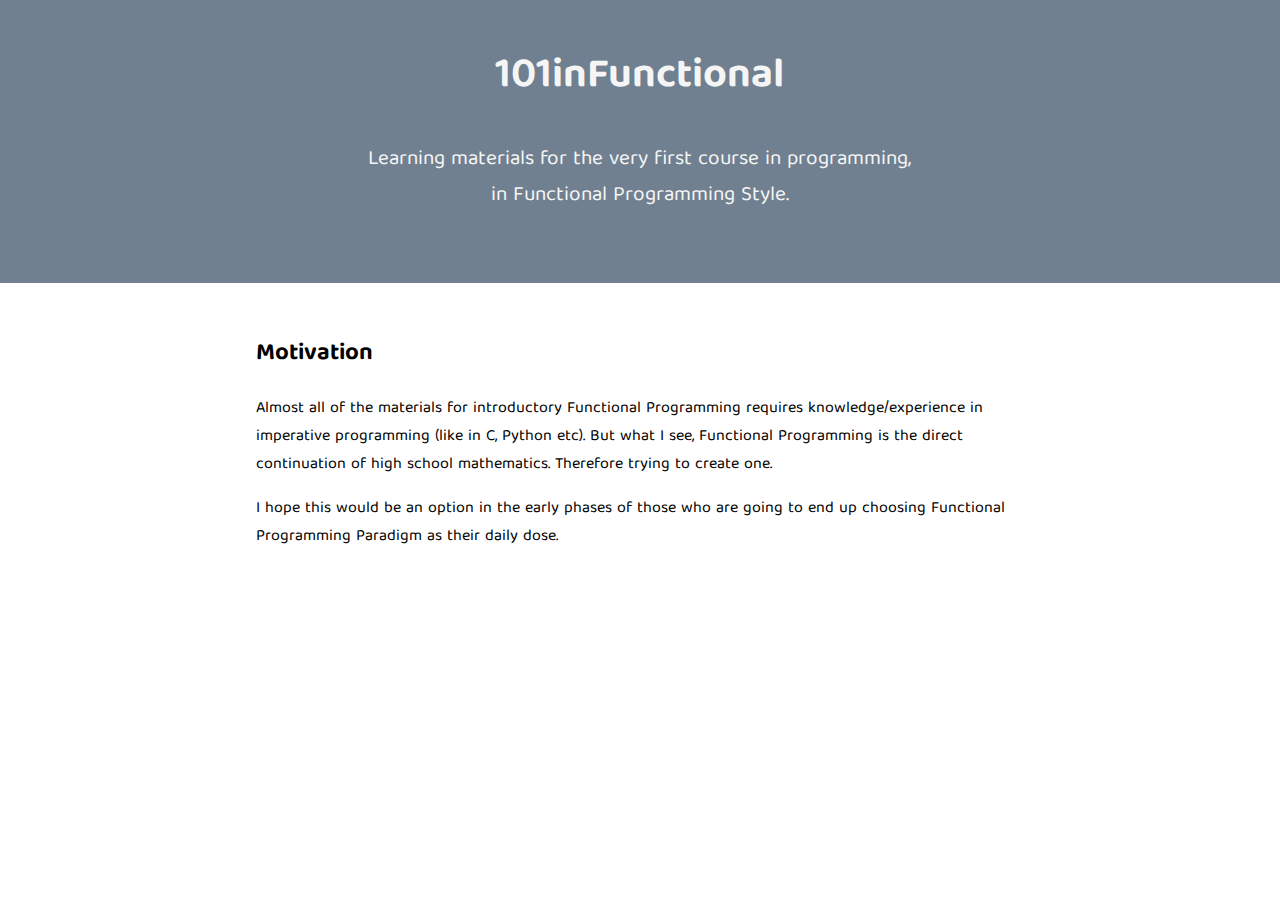
==== docs/index.html @ 1ba6782d "basic styling" ====
<!DOCTYPE html>
<html lang="en">
<head>
  <meta charset="UTF-8">
  <meta name="viewport" content="width=device-width, initial-scale=1.0">
  <link rel="icon" type="image/x-icon" href="terminal.jpg">
  <title>101 in Functional Style</title>
  <link href="https://fonts.googleapis.com/css2?family=Baloo+Tamma+2:wght@400;500;600;700;800&display=swap" rel="stylesheet">
  <link href="style.css" rel="stylesheet">
</head>
<body>
  <div class="banner">
    <h1>101inFunctional</h1>
    <p>
      Learning materials for the very first course in programming, <br> in Functional Programming Style.
    </p> 
    <br>
  </div>
  <div class="wrapper">
    <h2>Motivation</h2>
    <p>
      Almost all of the materials for introductory Functional Programming requires knowledge/experience in 
      imperative programming (like in C, Python etc). But what I see, Functional Programming is the 
      direct continuation of high school mathematics. Therefore trying to create one.
    </p>
    <p>
      I hope this would be an option in the early phases of those who are going to end up choosing 
      Functional Programming Paradigm as their daily dose.
    </p>
  </div>
</body>
</html>
---- docs/style.css ----
* {
  font-family: 'Baloo Tamma 2', cursive;
}

body {
  margin: 0px 0px 0px 0px;
}

.banner {
  margin-top: 0px;
  margin-left: auto;
  margin-right: auto;
  width: 98%;
  padding: 1%;
  background-color: slategrey;
  text-align: center;
  color: whitesmoke;
  font-size: 130%;
}

.wrapper {
  margin-top: 50px;
  margin-left:  auto;
  margin-right: auto;
  width: 60%;
}
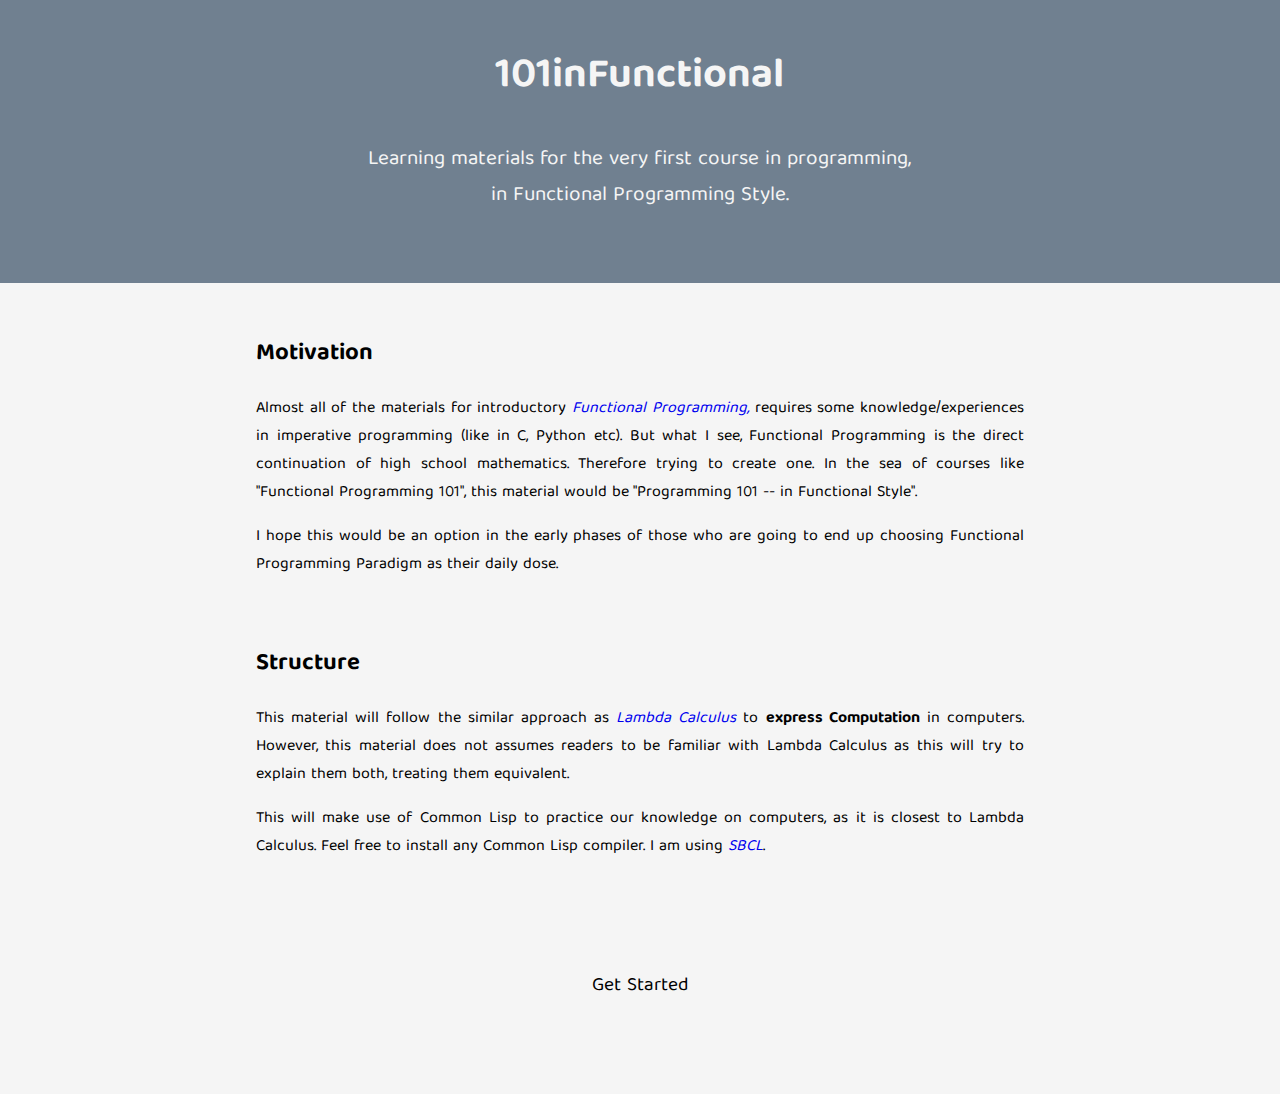
==== commit 9b48b144: "finished first page" ====
--- a/docs/index.html
+++ b/docs/index.html
@@ -18,15 +18,38 @@
   </div>
   <div class="wrapper">
     <h2>Motivation</h2>
-    <p>
-      Almost all of the materials for introductory Functional Programming requires knowledge/experience in 
-      imperative programming (like in C, Python etc). But what I see, Functional Programming is the 
-      direct continuation of high school mathematics. Therefore trying to create one.
+    <p class="paragraph">
+      Almost all of the materials for introductory 
+      <a class="link" href="https://en.wikipedia.org/wiki/Functional_programming"><em>Functional Programming,</em></a> 
+      requires some knowledge/experiences in imperative programming (like in C, Python etc). 
+      But what I see, Functional Programming is the 
+      direct continuation of high school mathematics. Therefore trying to create one. 
+      In the sea of courses like "Functional Programming 101", this material would be 
+      "Programming 101 -- in Functional Style". 
     </p>
-    <p>
+    <p class="paragraph">
       I hope this would be an option in the early phases of those who are going to end up choosing 
       Functional Programming Paradigm as their daily dose.
     </p>
+    <br>
+    <h2>Structure</h2>
+    <p class="paragraph">
+      This material will follow the similar approach as 
+      <a class="link" href="https://en.wikipedia.org/wiki/Lambda_calculus"><em>Lambda Calculus</em></a> 
+      to <strong>express Computation</strong> 
+      in computers. However, this material does not assumes readers to be familiar with Lambda Calculus as 
+      this will try to explain them both, treating them equivalent.
+    </p>
+    <p class="paragraph">
+      This will make use of Common Lisp to practice our knowledge on computers, as it is closest to Lambda Calculus. 
+      Feel free to install any Common Lisp compiler. 
+      I am using <a class="link" href="http://www.sbcl.org/"><em>SBCL</em></a>.
+    </p>
+    <br><br><br>
+    <a class="link" href="./foundation.html">
+      <div class="nextbutton">Get Started</div>
+    </a>
+    <br><br><br>
   </div>
 </body>
 </html>--- a/docs/style.css
+++ b/docs/style.css
@@ -4,6 +4,7 @@
 
 body {
   margin: 0px 0px 0px 0px;
+  background-color: whitesmoke;
 }
 
 .banner {
@@ -23,4 +24,27 @@
   margin-left:  auto;
   margin-right: auto;
   width: 60%;
+}
+
+.paragraph {
+  text-align: justify;
+}
+
+.link {
+  text-decoration: none;
+}
+
+.nextbutton {
+  margin-left: auto;
+  margin-right: auto;
+  width: 15%;
+  text-align: center;
+  padding: 1%;
+  font-size: 120%;
+  color: black;
+}
+
+.nextbutton:hover {
+  background-color: slategrey;
+  color: whitesmoke;
 }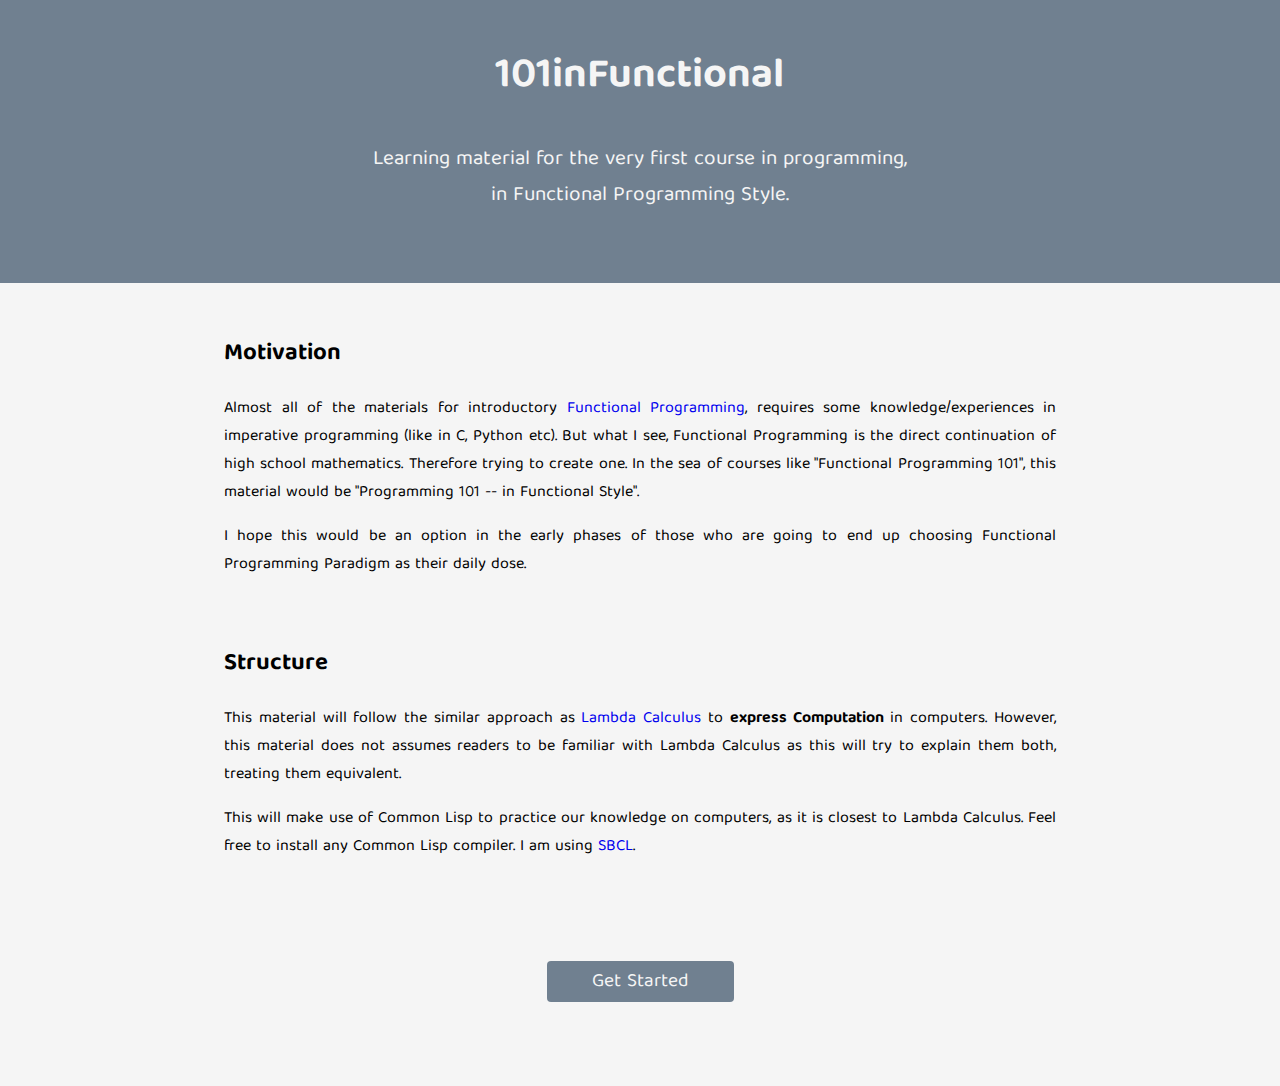
==== commit d567bb91: "created first section" ====
--- a/docs/index.html
+++ b/docs/index.html
@@ -12,7 +12,7 @@
   <div class="banner">
     <h1>101inFunctional</h1>
     <p>
-      Learning materials for the very first course in programming, <br> in Functional Programming Style.
+      Learning material for the very first course in programming, <br> in Functional Programming Style.
     </p> 
     <br>
   </div>
@@ -20,7 +20,7 @@
     <h2>Motivation</h2>
     <p class="paragraph">
       Almost all of the materials for introductory 
-      <a class="link" href="https://en.wikipedia.org/wiki/Functional_programming"><em>Functional Programming,</em></a> 
+      <a class="link" href="https://en.wikipedia.org/wiki/Functional_programming">Functional Programming</a>, 
       requires some knowledge/experiences in imperative programming (like in C, Python etc). 
       But what I see, Functional Programming is the 
       direct continuation of high school mathematics. Therefore trying to create one. 
@@ -35,7 +35,7 @@
     <h2>Structure</h2>
     <p class="paragraph">
       This material will follow the similar approach as 
-      <a class="link" href="https://en.wikipedia.org/wiki/Lambda_calculus"><em>Lambda Calculus</em></a> 
+      <a class="link" href="https://en.wikipedia.org/wiki/Lambda_calculus">Lambda Calculus</a> 
       to <strong>express Computation</strong> 
       in computers. However, this material does not assumes readers to be familiar with Lambda Calculus as 
       this will try to explain them both, treating them equivalent.
@@ -43,11 +43,11 @@
     <p class="paragraph">
       This will make use of Common Lisp to practice our knowledge on computers, as it is closest to Lambda Calculus. 
       Feel free to install any Common Lisp compiler. 
-      I am using <a class="link" href="http://www.sbcl.org/"><em>SBCL</em></a>.
+      I am using <a class="link" href="http://www.sbcl.org/">SBCL</a>.
     </p>
     <br><br><br>
     <a class="link" href="./foundation.html">
-      <div class="nextbutton">Get Started</div>
+      <div class="startbutton"><span>&nbsp;&nbsp;&nbsp; Get Started &nbsp;&nbsp;&nbsp;</span></div>
     </a>
     <br><br><br>
   </div>
--- a/docs/style.css
+++ b/docs/style.css
@@ -19,11 +19,23 @@
   font-size: 130%;
 }
 
+.footer {
+  margin-bottom: 0px;
+  margin-left: auto;
+  margin-right: auto;
+  width: 98%;
+  padding: 1%;
+  background-color: slategrey;
+  color: whitesmoke;
+  font-size: 130%;
+}
+
+
 .wrapper {
   margin-top: 50px;
   margin-left:  auto;
   margin-right: auto;
-  width: 60%;
+  width: 65%;
 }
 
 .paragraph {
@@ -34,17 +46,91 @@
   text-decoration: none;
 }
 
+.startbutton {
+  margin-left: auto;
+  margin-right: auto;
+  text-align: center;
+  width: fit-content;
+  padding-left: 10px;
+  padding-right: 10px;
+  font-size: 120%;
+  background-color: slategrey;
+  color: whitesmoke;
+  border-radius: 4px;
+  transition: 0.3s;
+}
+
+.startbutton span::after {
+  content: '\00bb';
+  opacity: 0;
+  transition: 0.3s;
+  font-size: 120%;
+}
+
+.startbutton span::before {
+  content: '\00bb';
+  opacity: 0;
+  transition: 0.3s;
+  font-size: 120%;
+}
+
+.startbutton:hover {
+  padding-right: 20px;
+}
+
+.startbutton:hover span::after {
+  opacity: 1;
+}
+
 .nextbutton {
   margin-left: auto;
-  margin-right: auto;
-  width: 15%;
-  text-align: center;
-  padding: 1%;
-  font-size: 120%;
-  color: black;
+  margin-right: 0px;
+  text-align: right;
+  width: fit-content;
+  color: slategrey;
+  border-radius: 4px;
+  transition: 0.3s;
+}
+
+.nextbutton span {
+  color: slategrey;
 }
 
 .nextbutton:hover {
-  background-color: slategrey;
-  color: whitesmoke;
+  padding-right: 10px;
+}
+
+.nextbutton:hover span::after {
+  content: "    \00bb";
+  opacity: 1;
+}
+
+.prevbutton {
+  margin-left: 0px;
+  margin-right: auto;
+  text-align: left;
+  width: fit-content;
+  border-radius: 4px;
+  transition: 0.3s;
+}
+
+.prevbutton span {
+  color: slategrey;
+}
+
+.prevbutton:hover {
+  padding-left: 10px;
+}
+
+.prevbutton:hover span::before {
+  content: "\00ab    ";
+  opacity: 1;
+}
+
+.secnav {
+  width : 100%
+}
+
+.secnav th {
+  width: 50%;
 }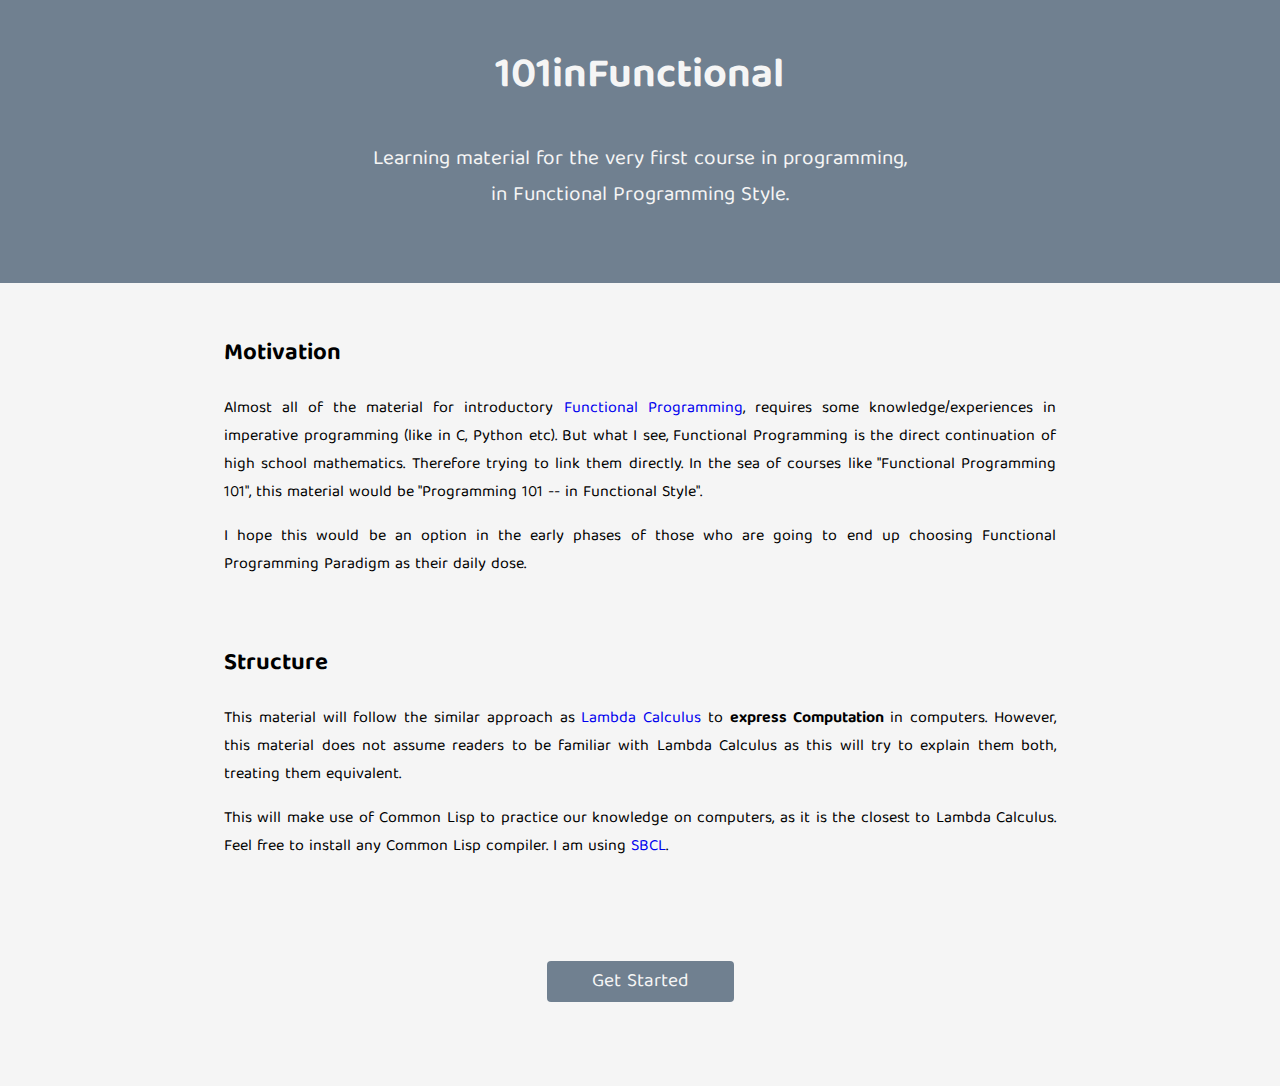
==== commit 652d0d95: "some correction" ====
--- a/docs/index.html
+++ b/docs/index.html
@@ -19,11 +19,11 @@
   <div class="wrapper">
     <h2>Motivation</h2>
     <p class="paragraph">
-      Almost all of the materials for introductory 
+      Almost all of the material for introductory 
       <a class="link" href="https://en.wikipedia.org/wiki/Functional_programming">Functional Programming</a>, 
       requires some knowledge/experiences in imperative programming (like in C, Python etc). 
       But what I see, Functional Programming is the 
-      direct continuation of high school mathematics. Therefore trying to create one. 
+      direct continuation of high school mathematics. Therefore trying to link them directly. 
       In the sea of courses like "Functional Programming 101", this material would be 
       "Programming 101 -- in Functional Style". 
     </p>
@@ -37,11 +37,12 @@
       This material will follow the similar approach as 
       <a class="link" href="https://en.wikipedia.org/wiki/Lambda_calculus">Lambda Calculus</a> 
       to <strong>express Computation</strong> 
-      in computers. However, this material does not assumes readers to be familiar with Lambda Calculus as 
+      in computers. However, this material does not assume readers to be familiar with Lambda Calculus as 
       this will try to explain them both, treating them equivalent.
     </p>
     <p class="paragraph">
-      This will make use of Common Lisp to practice our knowledge on computers, as it is closest to Lambda Calculus. 
+      This will make use of Common Lisp to practice our knowledge on computers, 
+      as it is the closest to Lambda Calculus. 
       Feel free to install any Common Lisp compiler. 
       I am using <a class="link" href="http://www.sbcl.org/">SBCL</a>.
     </p>
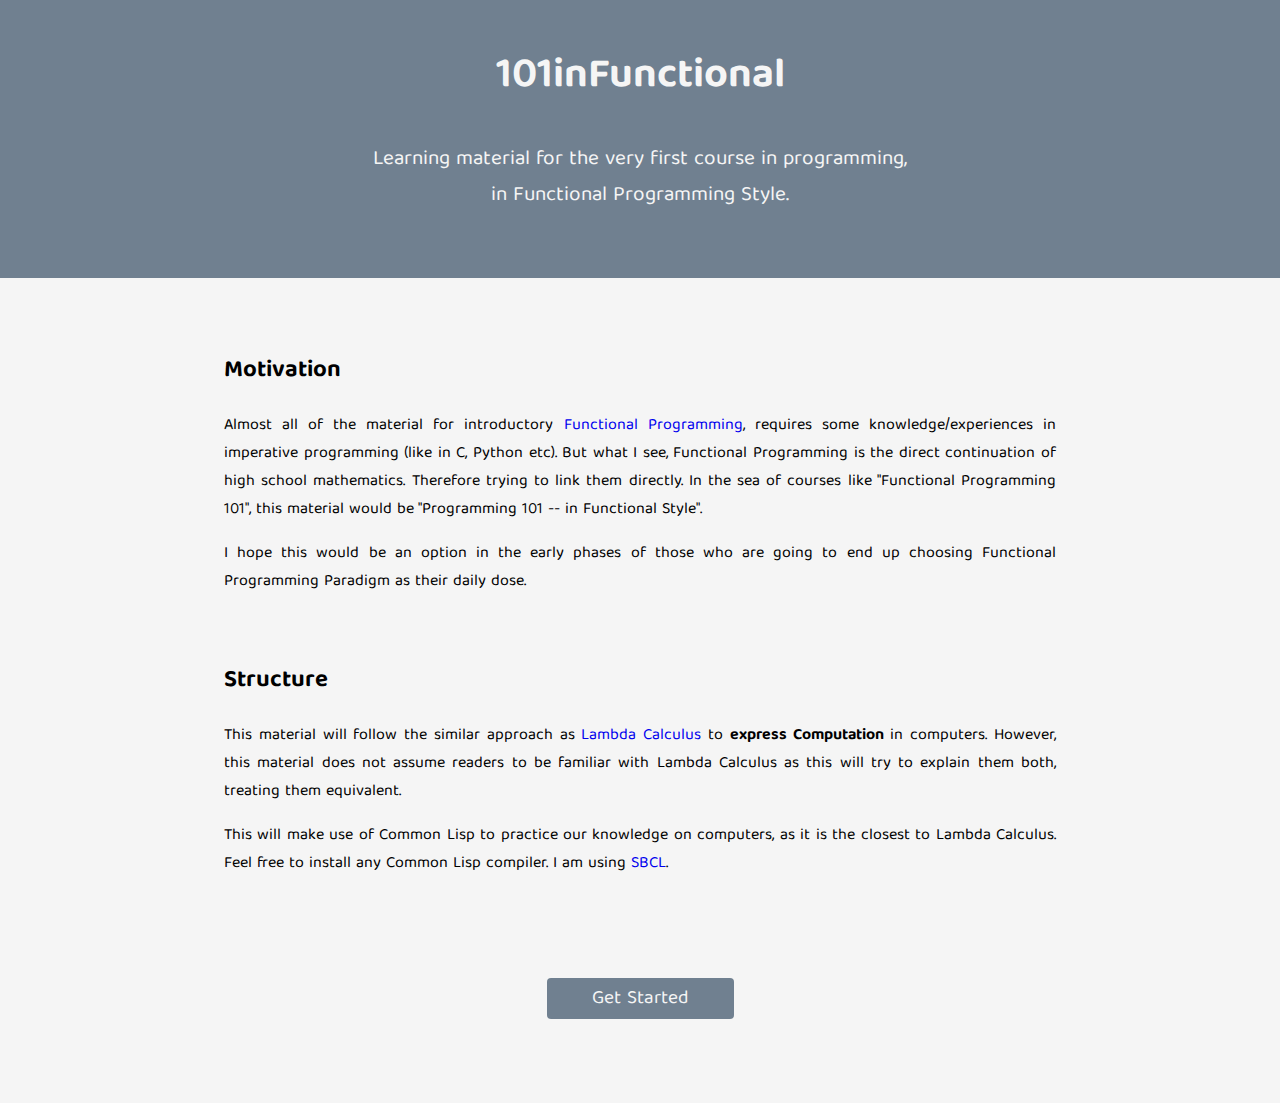
==== commit 22abe23a: "added topbar transition" ====
--- a/docs/index.html
+++ b/docs/index.html
@@ -9,12 +9,11 @@
   <link href="style.css" rel="stylesheet">
 </head>
 <body>
-  <div class="banner">
+  <div id="banner">
     <h1>101inFunctional</h1>
-    <p>
+    <p id="tagline">
       Learning material for the very first course in programming, <br> in Functional Programming Style.
     </p> 
-    <br>
   </div>
   <div class="wrapper">
     <h2>Motivation</h2>
@@ -52,5 +51,6 @@
     </a>
     <br><br><br>
   </div>
+  <script src="main.js"></script>
 </body>
 </html>--- a/docs/style.css
+++ b/docs/style.css
@@ -7,16 +7,38 @@
   background-color: whitesmoke;
 }
 
-.banner {
+#banner {
   margin-top: 0px;
   margin-left: auto;
   margin-right: auto;
-  width: 98%;
-  padding: 1%;
+  width: 100%;
+  padding-top: 1%;
   background-color: slategrey;
   text-align: center;
   color: whitesmoke;
   font-size: 130%;
+  position: fixed;
+  top: 0%;
+  overflow: hidden;
+  z-index: 99;
+  transition: 0.5s;
+}
+
+#tagline {
+  margin-bottom: 5%;
+  display: inherit;
+}
+
+#progress-container {
+  width: 100%;
+  height: 8px;
+  background-color: white;
+}
+
+#progress-bar {
+  width: 0%;
+  height: 8px;
+  background-color: rgb(51, 68, 78);
 }
 
 .footer {
@@ -32,7 +54,7 @@
 
 
 .wrapper {
-  margin-top: 50px;
+  margin-top: 350px;
   margin-left:  auto;
   margin-right: auto;
   width: 65%;
@@ -87,13 +109,12 @@
   margin-right: 0px;
   text-align: right;
   width: fit-content;
-  color: slategrey;
   border-radius: 4px;
   transition: 0.3s;
 }
 
 .nextbutton span {
-  color: slategrey;
+  color: rgb(51, 68, 78);
 }
 
 .nextbutton:hover {
@@ -115,7 +136,7 @@
 }
 
 .prevbutton span {
-  color: slategrey;
+  color: rgb(51, 68, 78);
 }
 
 .prevbutton:hover {
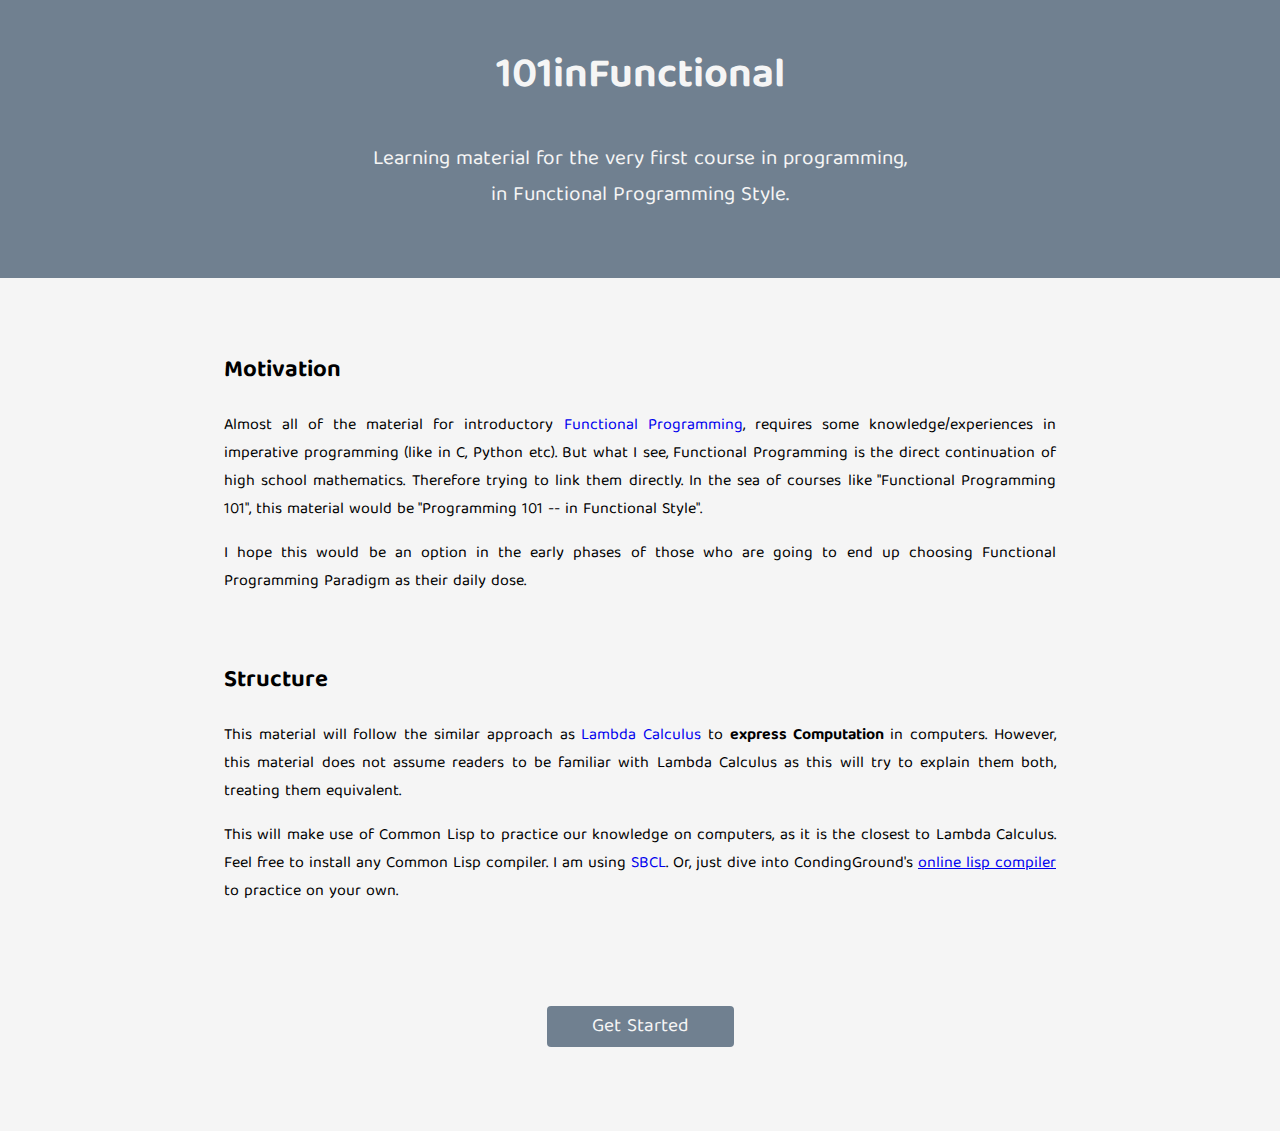
==== commit 4dd7f555: "first page completed" ====
--- a/docs/index.html
+++ b/docs/index.html
@@ -44,6 +44,9 @@
       as it is the closest to Lambda Calculus. 
       Feel free to install any Common Lisp compiler. 
       I am using <a class="link" href="http://www.sbcl.org/">SBCL</a>.
+      Or, just dive into CondingGround's
+      <a href="https://www.tutorialspoint.com/execute_lisp_online.php">online lisp compiler</a>
+      to practice on your own.
     </p>
     <br><br><br>
     <a class="link" href="./foundation.html">
--- a/docs/style.css
+++ b/docs/style.css
@@ -154,4 +154,8 @@
 
 .secnav th {
   width: 50%;
+}
+
+.gist .blob-code-inner { 
+  font-size: 15px !important; 
 }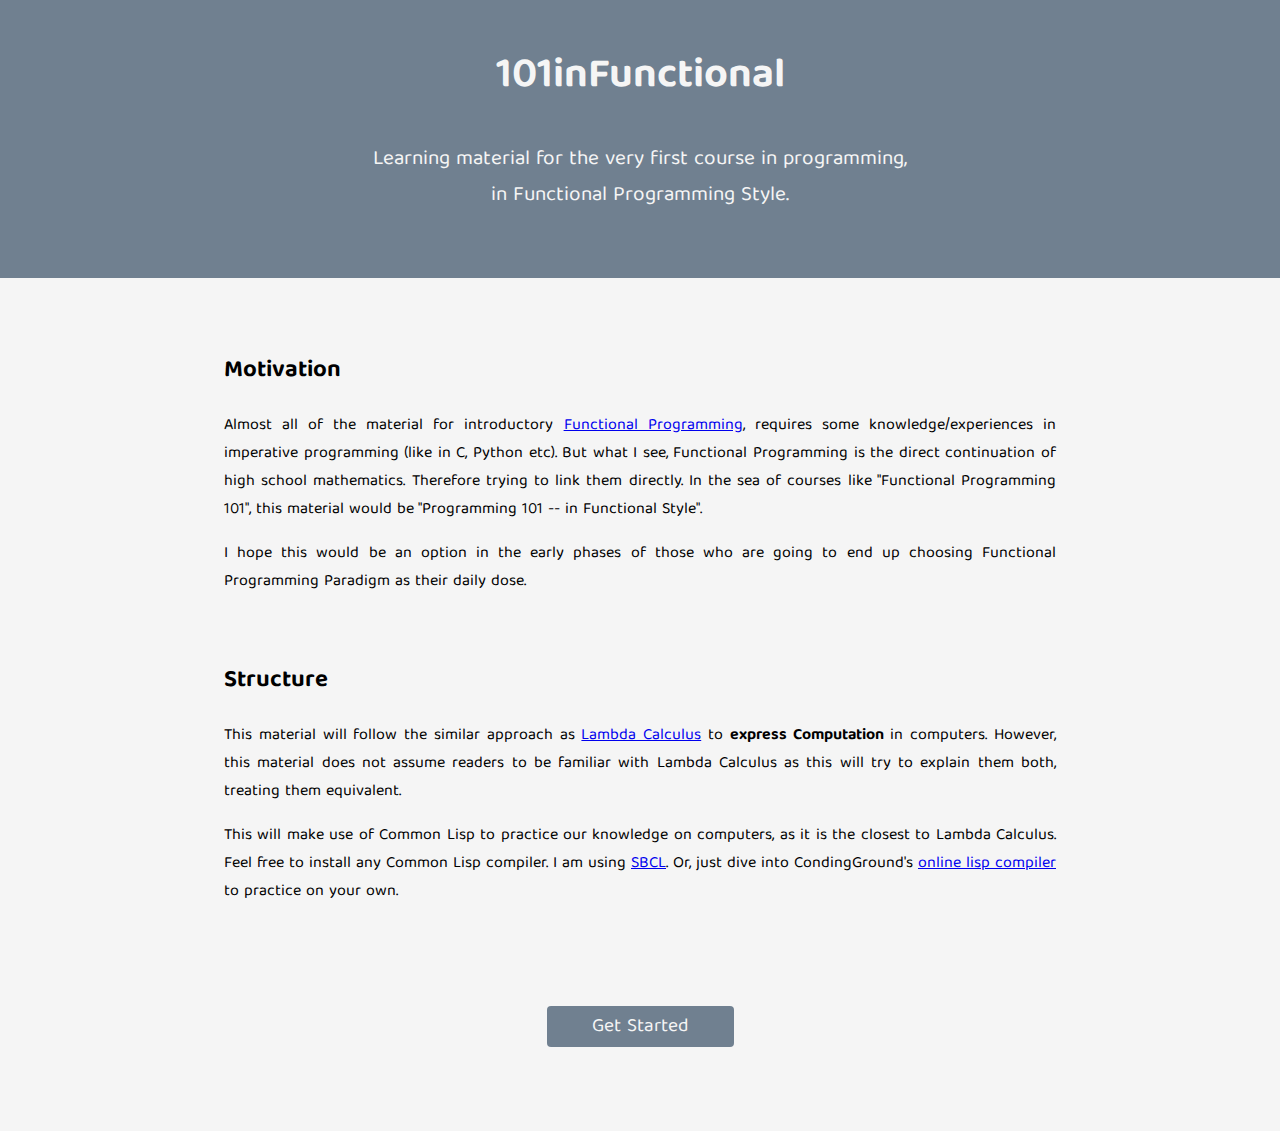
==== commit 1a6db350: "underlying hyperlinks" ====
--- a/docs/index.html
+++ b/docs/index.html
@@ -19,7 +19,7 @@
     <h2>Motivation</h2>
     <p class="paragraph">
       Almost all of the material for introductory 
-      <a class="link" href="https://en.wikipedia.org/wiki/Functional_programming">Functional Programming</a>, 
+      <a href="https://en.wikipedia.org/wiki/Functional_programming">Functional Programming</a>, 
       requires some knowledge/experiences in imperative programming (like in C, Python etc). 
       But what I see, Functional Programming is the 
       direct continuation of high school mathematics. Therefore trying to link them directly. 
@@ -34,7 +34,7 @@
     <h2>Structure</h2>
     <p class="paragraph">
       This material will follow the similar approach as 
-      <a class="link" href="https://en.wikipedia.org/wiki/Lambda_calculus">Lambda Calculus</a> 
+      <a href="https://en.wikipedia.org/wiki/Lambda_calculus">Lambda Calculus</a> 
       to <strong>express Computation</strong> 
       in computers. However, this material does not assume readers to be familiar with Lambda Calculus as 
       this will try to explain them both, treating them equivalent.
@@ -43,7 +43,7 @@
       This will make use of Common Lisp to practice our knowledge on computers, 
       as it is the closest to Lambda Calculus. 
       Feel free to install any Common Lisp compiler. 
-      I am using <a class="link" href="http://www.sbcl.org/">SBCL</a>.
+      I am using <a href="http://www.sbcl.org/">SBCL</a>.
       Or, just dive into CondingGround's
       <a href="https://www.tutorialspoint.com/execute_lisp_online.php">online lisp compiler</a>
       to practice on your own.
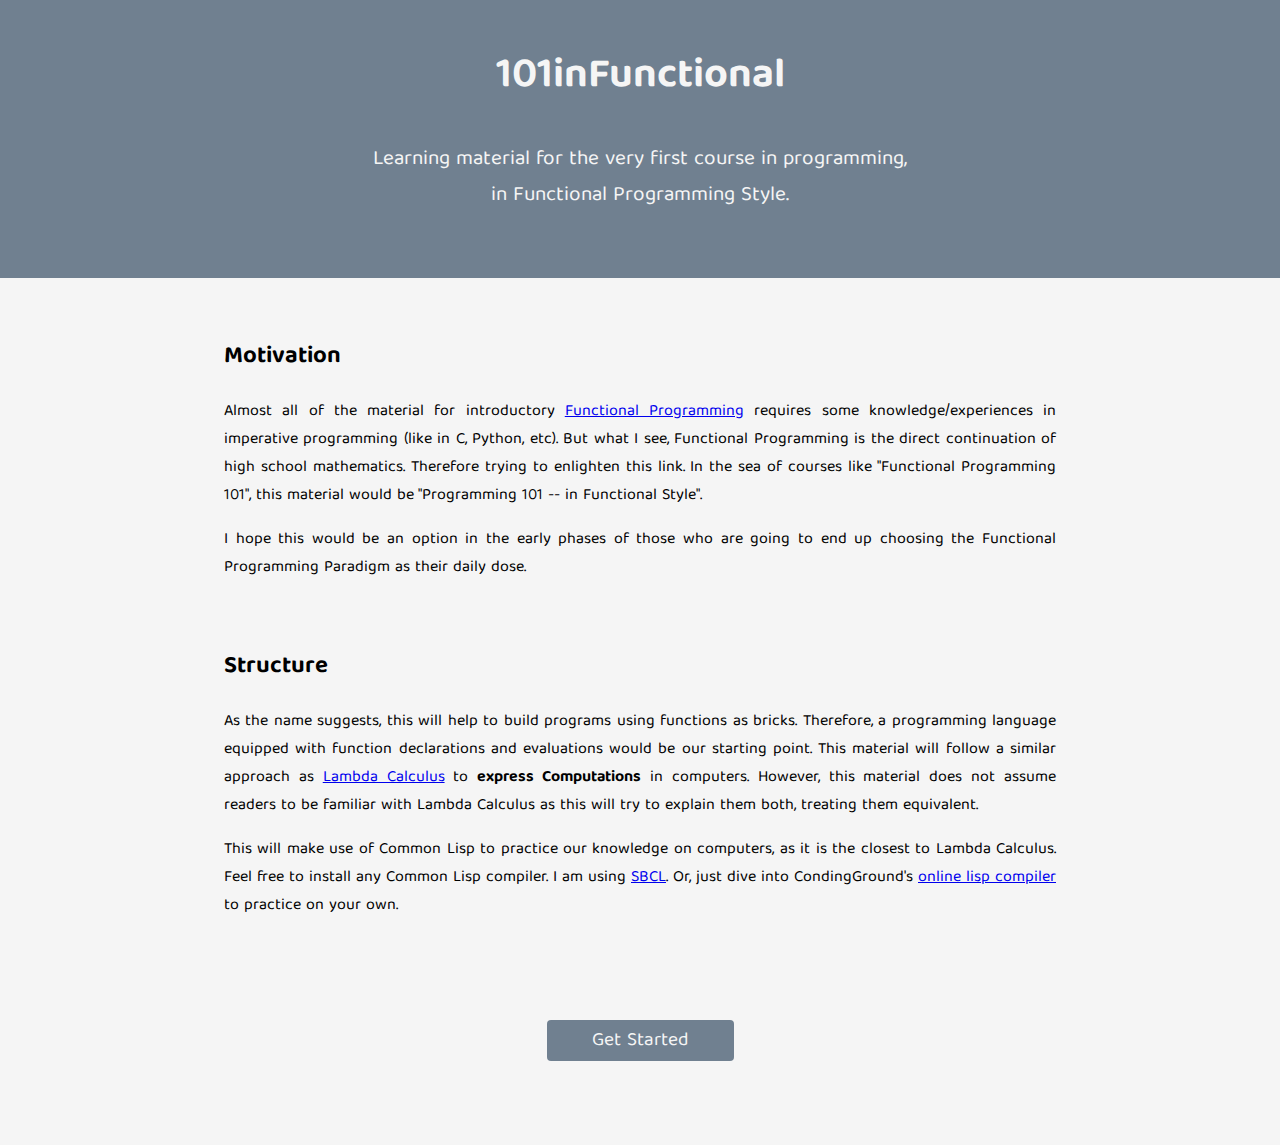
==== commit c58d8589: "corrected grammar and design" ====
--- a/docs/index.html
+++ b/docs/index.html
@@ -19,25 +19,27 @@
     <h2>Motivation</h2>
     <p class="paragraph">
       Almost all of the material for introductory 
-      <a href="https://en.wikipedia.org/wiki/Functional_programming">Functional Programming</a>, 
-      requires some knowledge/experiences in imperative programming (like in C, Python etc). 
-      But what I see, Functional Programming is the 
-      direct continuation of high school mathematics. Therefore trying to link them directly. 
-      In the sea of courses like "Functional Programming 101", this material would be 
-      "Programming 101 -- in Functional Style". 
+      <a href="https://en.wikipedia.org/wiki/Functional_programming">Functional Programming</a> 
+      requires some knowledge/experiences in imperative programming (like in C, Python, etc). 
+      But what I see, Functional Programming is the direct continuation of high school mathematics. 
+      Therefore trying to enlighten this link. 
+      In the sea of courses like "Functional Programming 101", 
+      this material would be "Programming 101 -- in Functional Style". 
     </p>
     <p class="paragraph">
       I hope this would be an option in the early phases of those who are going to end up choosing 
-      Functional Programming Paradigm as their daily dose.
+      the Functional Programming Paradigm as their daily dose.
     </p>
     <br>
     <h2>Structure</h2>
     <p class="paragraph">
-      This material will follow the similar approach as 
+      As the name suggests, this will help to build programs using functions as bricks. 
+      Therefore, a programming language equipped with function declarations and evaluations 
+      would be our starting point. This material will follow a similar approach as 
       <a href="https://en.wikipedia.org/wiki/Lambda_calculus">Lambda Calculus</a> 
-      to <strong>express Computation</strong> 
-      in computers. However, this material does not assume readers to be familiar with Lambda Calculus as 
-      this will try to explain them both, treating them equivalent.
+      to <strong>express Computations</strong> in computers. 
+      However, this material does not assume readers to be familiar with Lambda Calculus 
+      as this will try to explain them both, treating them equivalent.
     </p>
     <p class="paragraph">
       This will make use of Common Lisp to practice our knowledge on computers, 
--- a/docs/style.css
+++ b/docs/style.css
@@ -19,9 +19,8 @@
   font-size: 130%;
   position: fixed;
   top: 0%;
-  overflow: hidden;
   z-index: 99;
-  transition: 0.5s;
+  transition: 0.4s;
 }
 
 #tagline {
@@ -54,7 +53,7 @@
 
 
 .wrapper {
-  margin-top: 350px;
+  margin-top: 21rem;
   margin-left:  auto;
   margin-right: auto;
   width: 65%;
